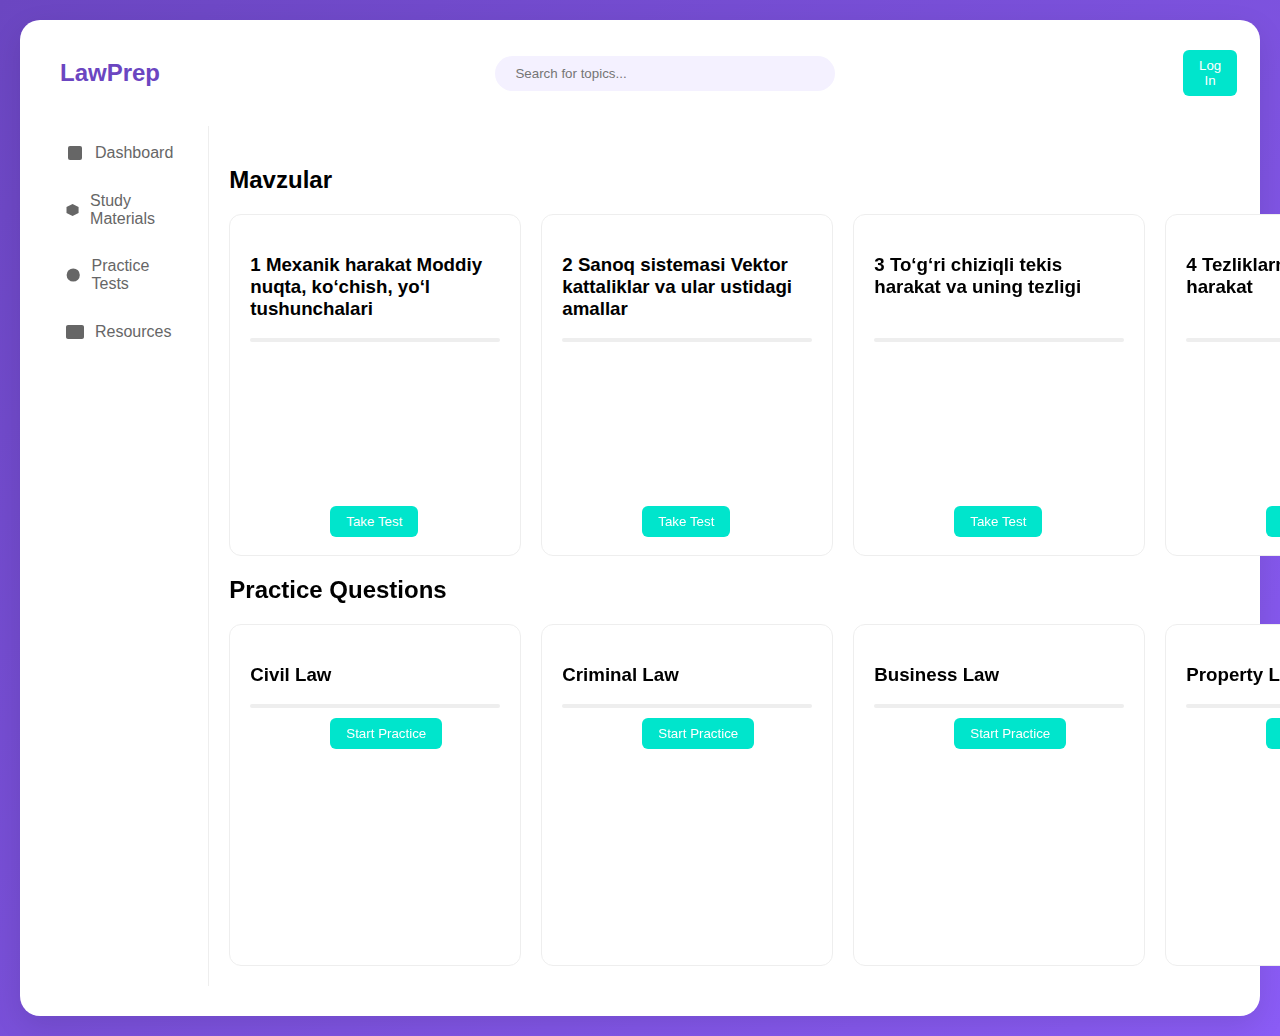
==== dashborard.html @ 0f4c9923 "hallow purple" ====
<!DOCTYPE html>
<html lang="en">
  <head>
    <meta charset="UTF-8" />
    <meta name="viewport" content="width=device-width, initial-scale=1.0" />
    <title>Test page</title>
    <link rel="stylesheet" href="./dashstyle.css" />
  </head>

  <body>
    <div class="container">
      <div class="header">
        <div class="logo">
          <svg width="120" height="40" viewBox="0 0 120 40">
            <text
              x="10"
              y="30"
              fill="#6b46c1"
              font-size="24px"
              font-weight="bold"
            >
              LawPrep
            </text>
          </svg>
        </div>

        <input type="text" class="search" placeholder="Search for topics..." />

        <div class="profile">
          <a href="./login.html"><button class="btn">Log In</button></a>
        </div>
      </div>

      <div style="display: flex">
        <div class="sidebar">
          <div class="nav-item">
            <svg width="20" height="20" viewBox="0 0 20 20" fill="currentColor">
              <rect x="3" y="3" width="14" height="14" rx="2" />
            </svg>
            Dashboard
          </div>

          <div class="nav-item">
            <svg width="20" height="20" viewBox="0 0 20 20" fill="currentColor">
              <path d="M10 2l8 4v8l-8 4-8-4V6l8-4z" />
            </svg>
            Study Materials
          </div>

          <div class="nav-item">
            <svg width="20" height="20" viewBox="0 0 20 20" fill="currentColor">
              <circle cx="10" cy="10" r="8" />
            </svg>
            Practice Tests
          </div>

          <div class="nav-item">
            <svg width="20" height="20" viewBox="0 0 20 20" fill="currentColor">
              <path
                d="M17 3H3c-1.1 0-2 .9-2 2v10c0 1.1.9 2 2 2h14c1.1 0 2-.9 2-2V5c0-1.1-.9-2-2-2z"
              />
            </svg>
            Resources
          </div>
        </div>

        <div class="content">
          <h2>Mavzular</h2>
          <div class="grid yomaboy">
            <div class="card">
              <h3>1 Mexanik harakat Moddiy nuqta, ko‘chish, yo‘l tushunchalari</h3>
              <div class="progress">
                <div class="progress-bar"></div>
              </div>
              <iframe
                width="250"
                height="150"
                src="https://www.youtube.com/embed/wM-FBoLqz2Q?list=PLucMcx585RzYApVk8E2VUa0OxYvdpkkqT"
                title="1  Mexanik harakat  Moddiy nuqta, ko‘chish, yo‘l tushunchalari"
                frameborder="0"
                allow="accelerometer; autoplay; clipboard-write; encrypted-media; gyroscope; picture-in-picture; web-share"
                referrerpolicy="strict-origin-when-cross-origin"
                allowfullscreen
              ></iframe>
              <button class="btn">Take Test</button>
            </div>

            <div class="card">
              <h3>2 Sanoq sistemasi Vektor kattaliklar va ular ustidagi amallar</h3>
              <div class="progress">
                <div class="progress-bar"></div>
              </div>
              <iframe
                width="250"
                height="150"
                src="https://www.youtube.com/embed/f10jTMXPIl4?list=PLucMcx585RzYApVk8E2VUa0OxYvdpkkqT"
                title="2  Sanoq sistemasi  Vektor kattaliklar va ular ustidagi amallar"
                frameborder="0"
                allow="accelerometer; autoplay; clipboard-write; encrypted-media; gyroscope; picture-in-picture; web-share"
                referrerpolicy="strict-origin-when-cross-origin"
                allowfullscreen
              ></iframe>

              <button class="btn">Take Test</button>
            </div>

            <div class="card">
              <h3>3  To‘g‘ri chiziqli tekis harakat va uning tezligi &nbsp;&nbsp;&nbsp;&nbsp;&nbsp;&nbsp;&nbsp;&nbsp;&nbsp;&nbsp;&nbsp;&nbsp;&nbsp;&nbsp;&nbsp;&nbsp;&nbsp;&nbsp;&nbsp;&nbsp;&nbsp;&nbsp;&nbsp;&nbsp;&nbsp;&nbsp;&nbsp;&nbsp;&nbsp;&nbsp;&nbsp;&nbsp;&nbsp;&nbsp;&nbsp;&nbsp;&nbsp;&nbsp;&nbsp;&nbsp;&nbsp;&nbsp;&nbsp;&nbsp;&nbsp;&nbsp;&nbsp;&nbsp;&nbsp;&nbsp;&nbsp;&nbsp;&nbsp;&nbsp;&nbsp;&nbsp;&nbsp;&nbsp;&nbsp;&nbsp;&nbsp;&nbsp;&nbsp;&nbsp;&nbsp;&nbsp;&nbsp;&nbsp;&nbsp;&nbsp;&nbsp;&nbsp;&nbsp;&nbsp;&nbsp;&nbsp;&nbsp;&nbsp;&nbsp;&nbsp;&nbsp;&nbsp;&nbsp;&nbsp;&nbsp;&nbsp;&nbsp;&nbsp;&nbsp;&nbsp;&nbsp;&nbsp;&nbsp;&nbsp;&nbsp;&nbsp;&nbsp;&nbsp;&nbsp;&nbsp;&nbsp;&nbsp;&nbsp;&nbsp;&nbsp;&nbsp;&nbsp;&nbsp;&nbsp;&nbsp;&nbsp;&nbsp;&nbsp;&nbsp;&nbsp;&nbsp;&nbsp;&nbsp;&nbsp;&nbsp;</h3>
              <div class="progress">
                <div class="progress-bar"></div>
              </div>
              <iframe
                width="250"
                height="150"
                src="https://www.youtube.com/embed/dBDG16v8qfE?list=PLucMcx585RzYApVk8E2VUa0OxYvdpkkqT"
                title="3  To‘g‘ri chiziqli tekis harakat va uning tezligi"
                frameborder="0"
                allow="accelerometer; autoplay; clipboard-write; encrypted-media; gyroscope; picture-in-picture; web-share"
                referrerpolicy="strict-origin-when-cross-origin"
                allowfullscreen
              ></iframe>

              <button class="btn">Take Test</button>
            </div>

            <div class="card">
              <h3>4  Tezliklarni qo‘shish  Nisbiy harakat &nbsp;&nbsp;&nbsp;&nbsp;&nbsp;&nbsp;&nbsp;&nbsp;&nbsp;&nbsp;&nbsp;&nbsp;&nbsp;&nbsp;&nbsp;&nbsp;&nbsp;&nbsp;&nbsp;&nbsp;&nbsp;&nbsp;&nbsp;&nbsp;&nbsp;&nbsp;&nbsp;&nbsp;&nbsp;&nbsp;&nbsp;&nbsp;&nbsp;&nbsp;&nbsp;&nbsp;&nbsp;&nbsp;&nbsp;&nbsp;&nbsp;&nbsp;&nbsp;&nbsp;&nbsp;&nbsp;&nbsp;&nbsp;&nbsp;&nbsp;&nbsp;&nbsp;&nbsp;&nbsp;&nbsp;&nbsp;&nbsp;&nbsp;&nbsp;&nbsp;&nbsp;&nbsp;&nbsp;&nbsp;&nbsp;&nbsp;&nbsp;&nbsp;&nbsp;&nbsp;&nbsp;&nbsp;&nbsp;&nbsp;&nbsp;&nbsp;&nbsp;&nbsp;&nbsp;&nbsp;&nbsp;&nbsp;&nbsp;&nbsp;&nbsp;&nbsp;&nbsp;&nbsp;&nbsp;&nbsp;&nbsp;&nbsp;&nbsp;&nbsp;&nbsp;&nbsp;&nbsp;&nbsp;&nbsp;&nbsp;&nbsp;&nbsp;&nbsp;&nbsp;&nbsp;&nbsp;&nbsp;&nbsp;&nbsp;&nbsp;&nbsp;&nbsp;&nbsp;&nbsp;&nbsp;&nbsp;&nbsp;&nbsp;&nbsp;&nbsp;&nbsp;&nbsp;&nbsp;&nbsp;</h3>
              <div class="progress">
                <div class="progress-bar"></div>
              </div>
              <iframe
                width="250"
                height="150"
                src="https://www.youtube.com/embed/lescQBIyF1A?list=PLucMcx585RzYApVk8E2VUa0OxYvdpkkqT"
                title="4  Tezliklarni qo‘shish  Nisbiy harakat"
                frameborder="0"
                allow="accelerometer; autoplay; clipboard-write; encrypted-media; gyroscope; picture-in-picture; web-share"
                referrerpolicy="strict-origin-when-cross-origin"
                allowfullscreen
              ></iframe>
              <button class="btn">Take Test</button>
            </div>
          </div>

          <h2>Practice Questions</h2>
          <div class="grid">
            <div class="card">
              <h3>Civil Law</h3>
              <div class="progress">
                <div class="progress-bar"></div>
              </div>
              <button class="btn">Start Practice</button>
            </div>

            <div class="card">
              <h3>Criminal Law</h3>
              <div class="progress">
                <div class="progress-bar"></div>
              </div>
              <button class="btn">Start Practice</button>
            </div>

            <div class="card">
              <h3>Business Law</h3>
              <div class="progress">
                <div class="progress-bar"></div>
              </div>
              <button class="btn">Start Practice</button>
            </div>

            <div class="card">
              <h3>Property Law</h3>
              <div class="progress">
                <div class="progress-bar"></div>
              </div>
              <button class="btn">Start Practice</button>
            </div>
          </div>
        </div>
      </div>
    </div>

    <script>
      document.addEventListener("DOMContentLoaded", () => {
        // Add hover effects
        const cards = document.querySelectorAll(".card");
        cards.forEach((card) => {
          card.addEventListener("mouseenter", () => {
            card.style.transform = "translateY(-5px)";
          });
          card.addEventListener("mouseleave", () => {
            card.style.transform = "translateY(0)";
          });
        });

        // Add click effects to buttons
        const buttons = document.querySelectorAll(".btn");
        buttons.forEach((button) => {
          button.addEventListener("click", () => {
            button.style.transform = "scale(0.95)";
            setTimeout(() => {
              button.style.transform = "scale(1)";
            }, 100);
          });
        });
      });
    </script>
  </body>
</html>
---- dashstyle.css ----
:root {
  --primary: #6b46c1;
  --secondary: #00e5cc;
  --background: #f4f1ff;
}

body {
  font-family: -apple-system, BlinkMacSystemFont, 'Segoe UI', Roboto, Oxygen, Ubuntu, Cantarell, sans-serif;
  background: linear-gradient(135deg, var(--primary), #8b5cf6);
  min-height: 100vh;
  margin: 0;
  padding: 20px;
  box-sizing: border-box;
}

.container {
  background: white;
  border-radius: 20px;
  padding: 30px;
  box-shadow: 0 10px 30px rgba(0,0,0,0.1);
  max-width: 1400px;
  margin: 0 auto;
}

.sidebar {
  width: 250px;
  border-right: 1px solid #eee;
  padding-right: 20px;
}

.nav-item {
  display: flex;
  align-items: center;
  padding: 12px 15px;
  border-radius: 8px;
  color: #666;
  margin: 5px 0;
  transition: all 0.2s;
}

.nav-item:hover {
  background: var(--background);
  color: var(--primary);
}

.nav-item svg {
  margin-right: 10px;
}

.content {
  padding: 20px;
}

.grid {
  display: grid;
  grid-template-columns: repeat(auto-fill, minmax(250px, 1fr));
  gap: 20px;
  margin-top: 20px;
}

.card {
  background: white;
  border-radius: 12px;
  padding: 20px;
  border: 1px solid #eee;
  transition: all 0.3s;
  width: 250px;
  height: 300px;
}

.card:hover {
  transform: translateY(-5px);
  box-shadow: 0 5px 15px rgba(0,0,0,0.1);
}

.progress {
  height: 4px;
  background: #eee;
  border-radius: 2px;
  margin: 10px 0;
}

.progress-bar {
  height: 100%;
  background: var(--primary);
  border-radius: 2px;
  width: 0%;
  animation: progress 1s ease-out forwards;
}

.btn {
  background: var(--secondary);
  color: white;
  border: none;
  padding: 8px 16px;
  border-radius: 6px;
  cursor: pointer;
  transition: all 0.2s;
  margin-left: 32%;
}

.btn:hover {
  transform: translateY(-2px);
  box-shadow: 0 3px 10px rgba(0,0,0,0.1);
}

@keyframes progress {
  from { width: 0% }
  to { width: 30% }
}

.header {
  display: flex;
  justify-content: space-between;
  align-items: center;
  margin-bottom: 30px;
}

.search {
  background: var(--background);
  border: none;
  outline: none;
  padding: 10px 20px;
  border-radius: 20px;
  width: 300px;
}

.yomaboy {
    display: flex;
}
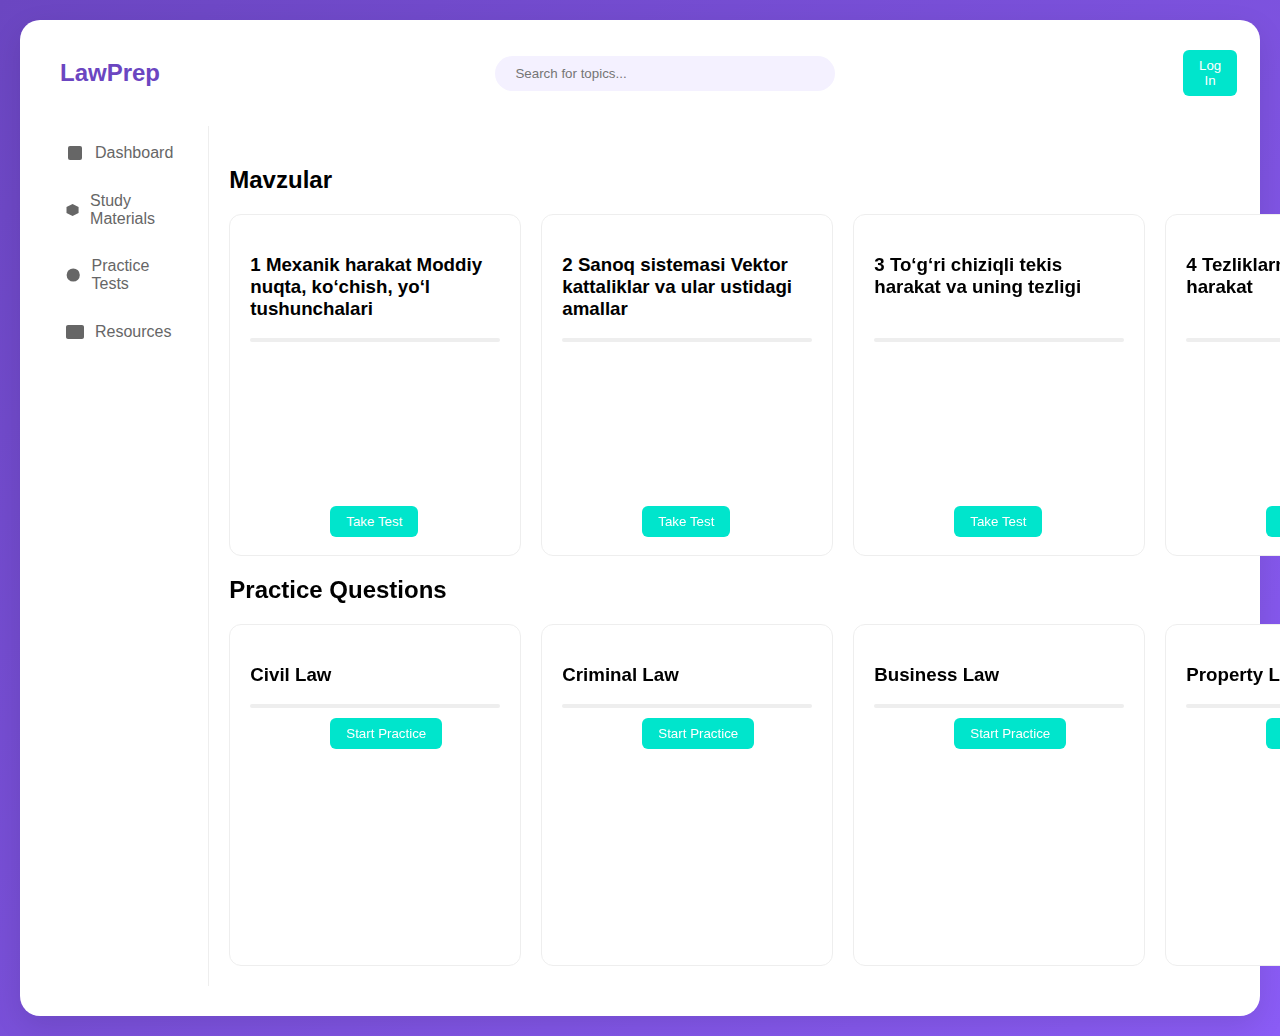
==== commit b73a5495: "adding test button" ====
--- a/dashborard.html
+++ b/dashborard.html
@@ -82,7 +82,7 @@
                 referrerpolicy="strict-origin-when-cross-origin"
                 allowfullscreen
               ></iframe>
-              <button class="btn">Take Test</button>
+              <a href="./test.html"><button class="btn">Take Test</button></a>
             </div>
 
             <div class="card">
